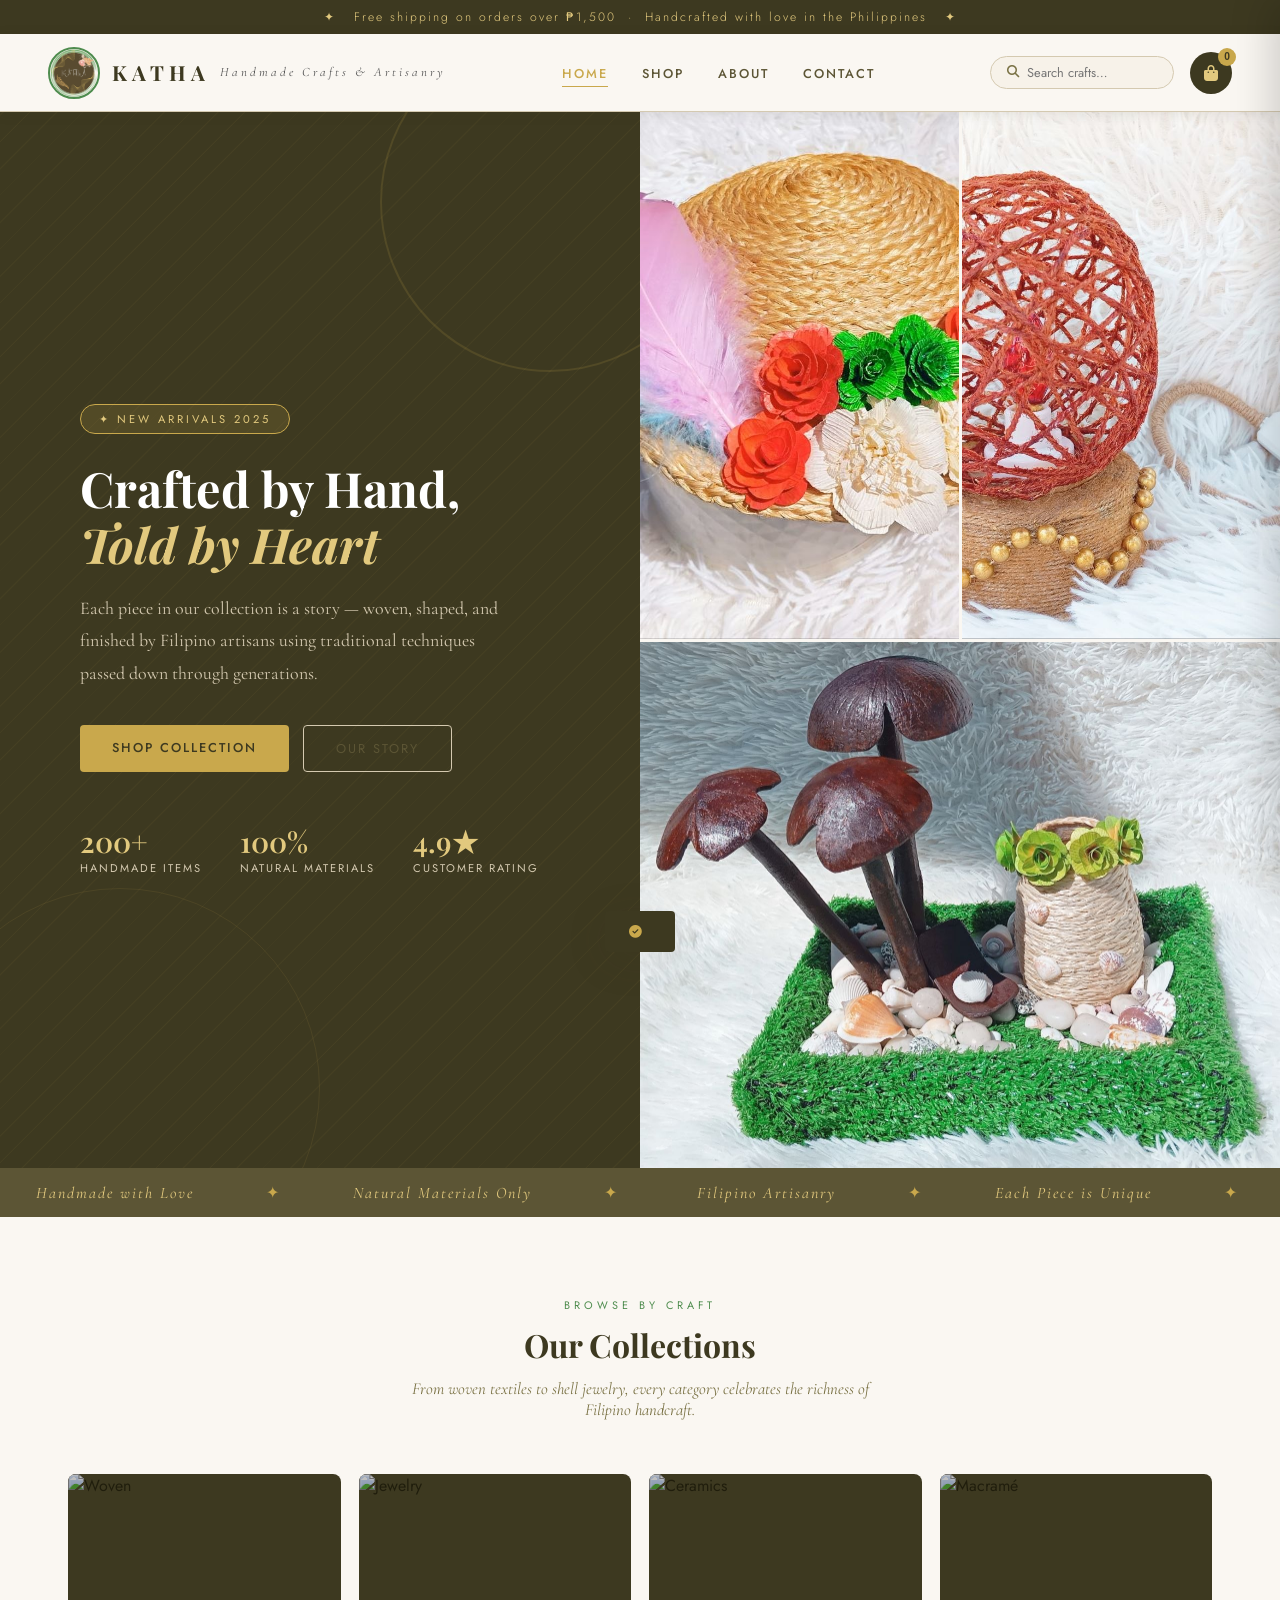
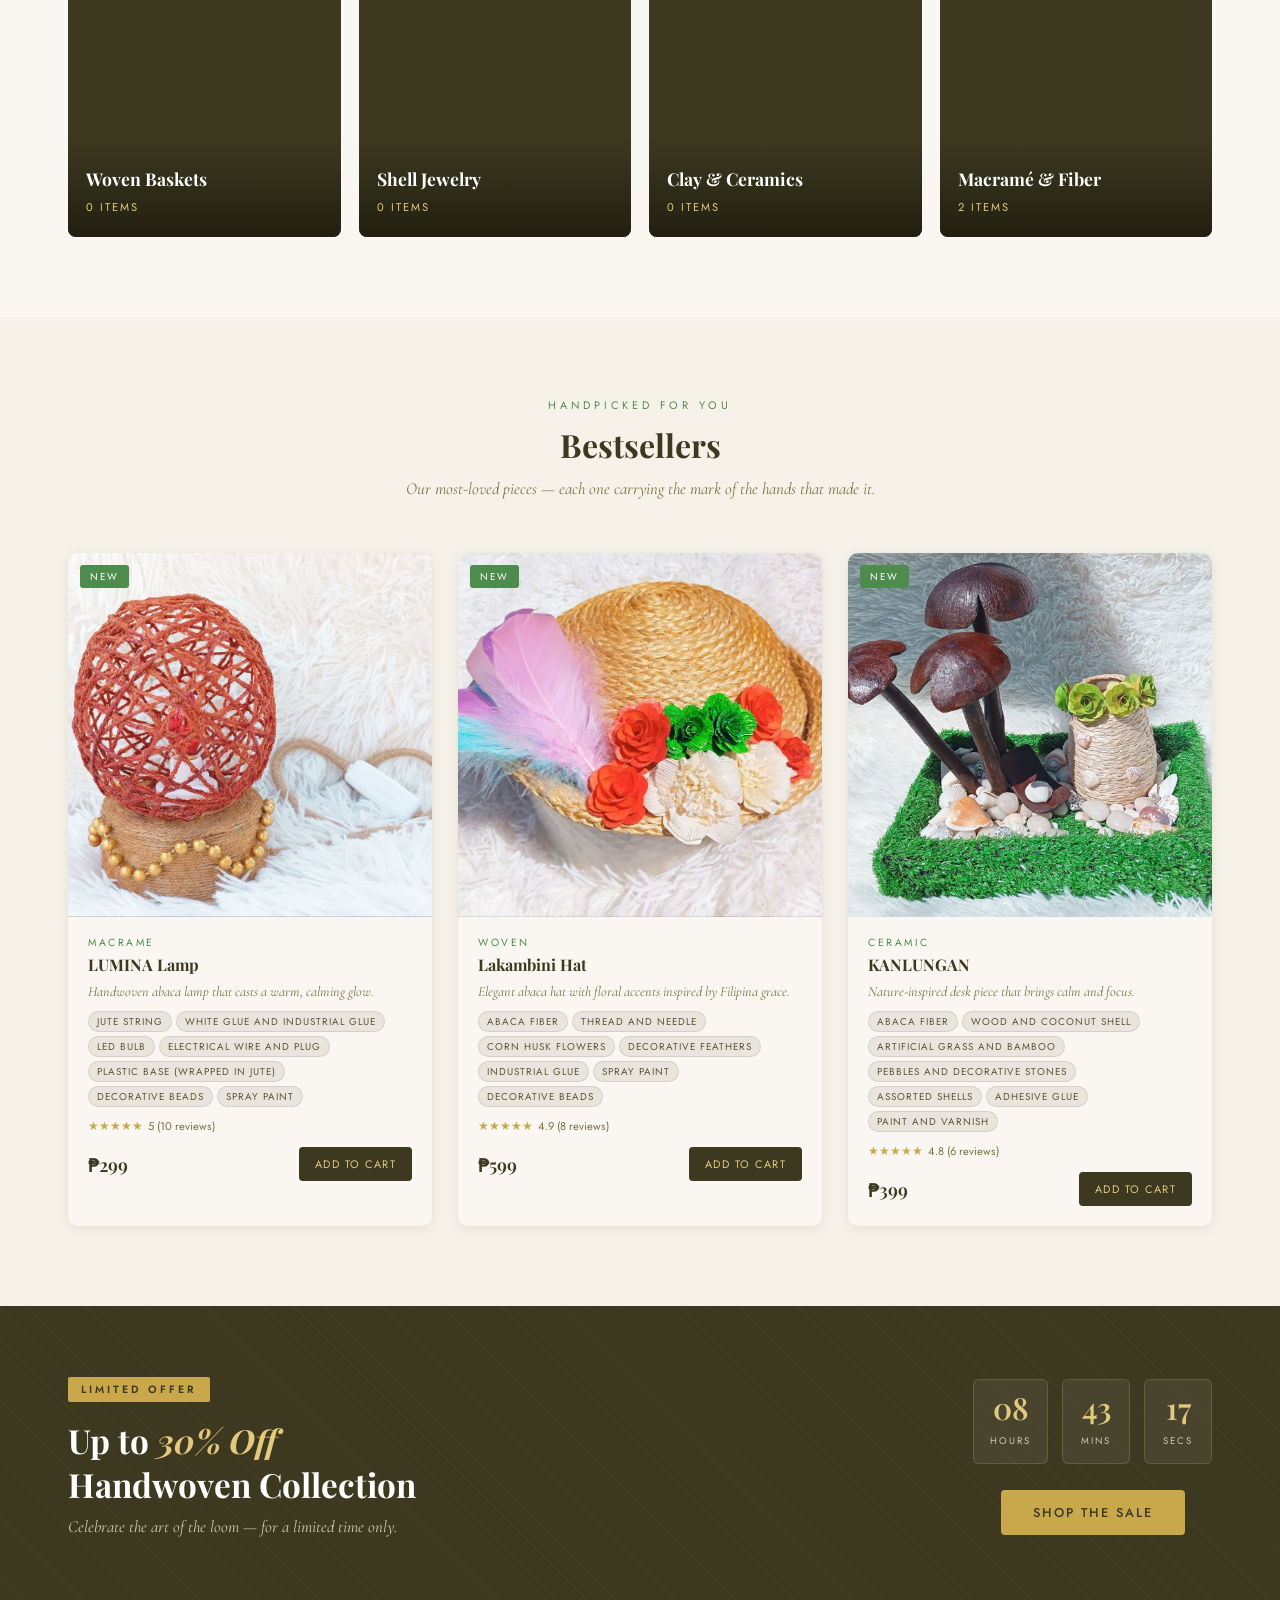
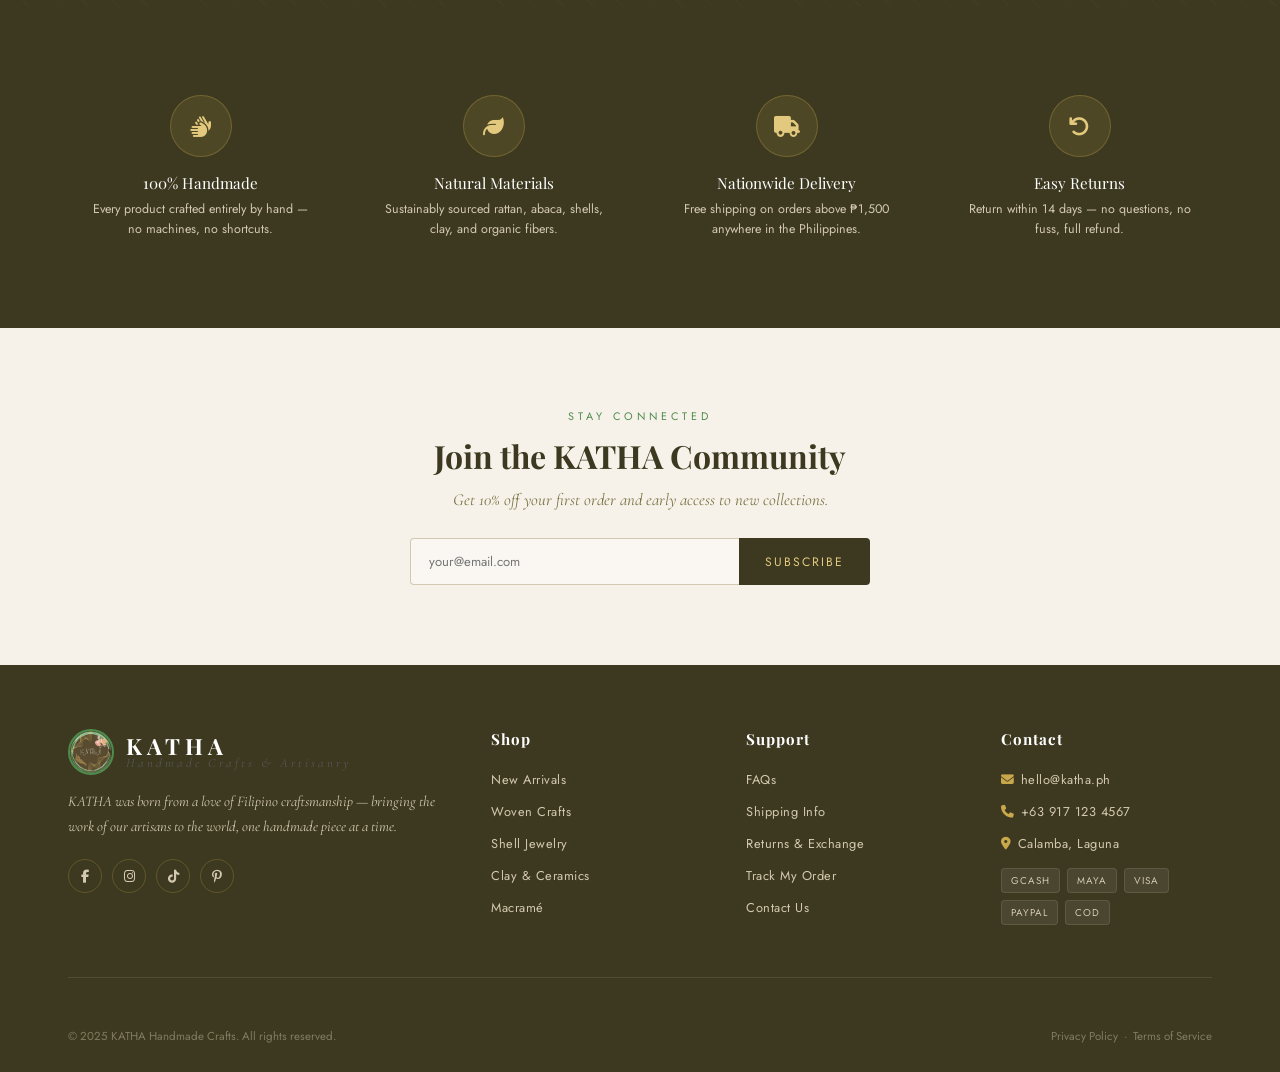
==== katha/index.html @ 9ccd76ae "Add files via upload" ====
<!DOCTYPE html>
<html lang="en">
<head>
<meta charset="UTF-8"/>
<meta name="viewport" content="width=device-width, initial-scale=1.0"/>
<title>KATHA — Handmade Crafts</title>
<link href="https://fonts.googleapis.com/css2?family=Playfair+Display:ital,wght@0,400;0,600;0,700;1,400&family=Cormorant+Garamond:ital,wght@0,300;0,400;0,500;1,300&family=Jost:wght@300;400;500;600&display=swap" rel="stylesheet"/>
<link rel="stylesheet" href="https://cdnjs.cloudflare.com/ajax/libs/font-awesome/6.5.0/css/all.min.css"/>
<link rel="stylesheet" href="css/main.css"/>
<link rel="stylesheet" href="css/home.css"/>
</head>
<body>

<div class="top-bar">✦ &nbsp; Free shipping on orders over ₱1,500 &nbsp;·&nbsp; Handcrafted with love in the Philippines &nbsp; ✦</div>

<nav>
  <a class="nav-logo" href="index.html">
    <img src="images/katha.png" alt="KATHA Logo" class="logo-img">
    <div>
      <span class="logo-name">KATHA</span>
      <span class="logo-tagline">Handmade Crafts & Artisanry</span>
    </div>
  </a>

  <ul class="nav-links">
    <li><a href="index.html" class="active">Home</a></li>
    <li><a href="shop.html">Shop</a></li>
    <li><a href="about.html">About</a></li>
    <li><a href="contact.html">Contact</a></li>
  </ul>

  <div class="nav-actions">
    <div class="nav-search">
      <i class="fas fa-search"></i>
      <input type="text" placeholder="Search crafts…"/>
    </div>
    <button class="cart-btn" onclick="toggleDrawer()">
      <i class="fas fa-shopping-bag"></i>
      <span class="cart-count" id="cartCount">0</span>
    </button>
  </div>
</nav>
<!-- HERO -->
<section class="hero">
  <div class="hero-left">
    <div class="hero-waves"></div>
    <div class="hero-ring1"></div>
    <div class="hero-ring2"></div>
    <div class="hero-content">
      <span class="hero-badge">✦ New Arrivals 2025</span>
      <h1 class="hero-title">Crafted by Hand,<br><em>Told by Heart</em></h1>
      <p class="hero-desc">Each piece in our collection is a story — woven, shaped, and finished by Filipino artisans using traditional techniques passed down through generations.</p>
      <div class="hero-actions">
        <a href="shop.html" class="btn-primary">Shop Collection</a>
        <a href="about.html" class="btn-outline">Our Story</a>
      </div>
      <div class="hero-stats">
        <div class="stat"><div class="stat-num">200+</div><div class="stat-label">Handmade Items</div></div>
        <div class="stat"><div class="stat-num">100%</div><div class="stat-label">Natural Materials</div></div>
        <div class="stat"><div class="stat-num">4.9★</div><div class="stat-label">Customer Rating</div></div>
      </div>
    </div>
  </div>
  <div class="hero-right">
    <div class="hero-img-grid">
      <img src="images/Lakambini.jpg" alt="Rattan"/>
      <img src="images/LUMINA.jpg" alt="Shells"/>
      <img src="images/KANLUNGAN.jpg" alt="Ceramics" class="span-col"/>
    </div>
  </div>
</section>

<!-- MARQUEE -->
<div class="marquee-strip">
  <div class="marquee-inner">
    <span>Handmade with Love</span><span class="dot">✦</span><span>Natural Materials Only</span><span class="dot">✦</span>
    <span>Filipino Artisanry</span><span class="dot">✦</span><span>Each Piece is Unique</span><span class="dot">✦</span>
    <span>Sustainable Crafts</span><span class="dot">✦</span><span>Made to Last</span><span class="dot">✦</span>
    <span>Handmade with Love</span><span class="dot">✦</span><span>Natural Materials Only</span><span class="dot">✦</span>
    <span>Filipino Artisanry</span><span class="dot">✦</span><span>Each Piece is Unique</span><span class="dot">✦</span>
    <span>Sustainable Crafts</span><span class="dot">✦</span><span>Made to Last</span><span class="dot">✦</span>
  </div>
</div>

<!-- CATEGORIES -->
<section class="home-cats">
  <div class="wrap">
    <div class="section-head">
      <span class="section-eyebrow">Browse by Craft</span>
      <h2 class="section-title">Our Collections</h2>
      <p class="section-sub">From woven textiles to shell jewelry, every category celebrates the richness of Filipino handcraft.</p>
    </div>
    <div class="cat-grid">
      <div class="cat-card" onclick="window.location.href='shop.html?cat=woven'">
        <img src="https://images.unsplash.com/photo-1543286386-713bdd548da4?w=500&q=80" alt="Woven"/>
        <div class="cat-label"><h3>Woven Baskets</h3><span>0 items</span></div>
      </div>
      <div class="cat-card" onclick="window.location.href='shop.html?cat=jewelry'">
        <img src="https://images.unsplash.com/photo-1611244419377-b0a760c19719?w=500&q=80" alt="Jewelry"/>
        <div class="cat-label"><h3>Shell Jewelry</h3><span>0 items</span></div>
      </div>
      <div class="cat-card" onclick="window.location.href='shop.html?cat=ceramic'">
        <img src="https://images.unsplash.com/photo-1558618666-fcd25c85cd64?w=500&q=80" alt="Ceramics"/>
        <div class="cat-label"><h3>Clay &amp; Ceramics</h3><span>0 items</span></div>
      </div>
      <div class="cat-card" onclick="window.location.href='shop.html?cat=macrame'">
        <img src="https://images.unsplash.com/photo-1485955900006-10f4d324d411?w=500&q=80" alt="Macramé"/>
        <div class="cat-label"><h3>Macramé &amp; Fiber</h3><span>2 items</span></div>
      </div>
    </div>
  </div>
</section>

<!-- BESTSELLERS -->
<section class="home-featured">
  <div class="wrap">
    <div class="section-head">
      <span class="section-eyebrow">Handpicked for You</span>
      <h2 class="section-title">Bestsellers</h2>
      <p class="section-sub">Our most-loved pieces — each one carrying the mark of the hands that made it.</p>
    </div>
    <div class="feat-grid" id="homeFeatGrid"></div>
  </div>
</section>

<!-- PROMO BANNER -->
<div class="promo-banner">
  <div class="promo-waves"></div>
  <div class="wrap">
    <div class="promo-inner">
      <div>
        <span class="promo-tag">Limited Offer</span>
        <h2 class="promo-title">Up to <em>30% Off</em><br>Handwoven Collection</h2>
        <p class="promo-sub">Celebrate the art of the loom — for a limited time only.</p>
      </div>
      <div style="text-align:center;">
        <div class="countdown">
          <div class="time-block"><span class="time-num" id="cdH">08</span><span class="time-lbl">Hours</span></div>
          <div class="time-block"><span class="time-num" id="cdM">43</span><span class="time-lbl">Mins</span></div>
          <div class="time-block"><span class="time-num" id="cdS">20</span><span class="time-lbl">Secs</span></div>
        </div>
        <a href="shop.html" class="btn-primary">Shop the Sale</a>
      </div>
    </div>
  </div>
</div>

<!-- WHY US -->
<div class="why-us">
  <div class="wrap">
    <div class="why-grid">
      <div class="why-item"><div class="why-icon"><i class="fas fa-hands"></i></div><div class="why-title">100% Handmade</div><div class="why-desc">Every product crafted entirely by hand — no machines, no shortcuts.</div></div>
      <div class="why-item"><div class="why-icon"><i class="fas fa-leaf"></i></div><div class="why-title">Natural Materials</div><div class="why-desc">Sustainably sourced rattan, abaca, shells, clay, and organic fibers.</div></div>
      <div class="why-item"><div class="why-icon"><i class="fas fa-truck"></i></div><div class="why-title">Nationwide Delivery</div><div class="why-desc">Free shipping on orders above ₱1,500 anywhere in the Philippines.</div></div>
      <div class="why-item"><div class="why-icon"><i class="fas fa-undo"></i></div><div class="why-title">Easy Returns</div><div class="why-desc">Return within 14 days — no questions, no fuss, full refund.</div></div>
    </div>
  </div>
</div>

<!-- NEWSLETTER -->
<section class="newsletter">
  <div class="wrap">
    <span class="section-eyebrow">Stay Connected</span>
    <h2 class="section-title">Join the KATHA Community</h2>
    <p class="section-sub">Get 10% off your first order and early access to new collections.</p>
    <div class="newsletter-form">
      <input type="email" placeholder="your@email.com"/>
      <button onclick="showToast('🌿 You are subscribed! Check your inbox.')">Subscribe</button>
    </div>
  </div>
</section>

<!-- FOOTER -->
<footer>
  <div class="wrap">
    <div class="footer-grid">
      <div>
        <div class="footer-logo-wrap">
          <img src="images/katha.png" class="logo-img" alt="KATHA Logo">
          <div><span class="logo-name" style="font-size:1.4rem;color:var(--white);">KATHA</span><span class="logo-tagline">Handmade Crafts &amp; Artisanry</span></div>
        </div>
        <p class="footer-about">KATHA was born from a love of Filipino craftsmanship — bringing the work of our artisans to the world, one handmade piece at a time.</p>
        <div class="social-links">
          <span class="social-link"><i class="fab fa-facebook-f"></i></span>
          <span class="social-link"><i class="fab fa-instagram"></i></span>
          <span class="social-link"><i class="fab fa-tiktok"></i></span>
          <span class="social-link"><i class="fab fa-pinterest-p"></i></span>
        </div>
      </div>
      <div class="footer-col"><h4>Shop</h4><ul>
        <li><a href="shop.html">New Arrivals</a></li>
        <li><a href="shop.html?cat=woven">Woven Crafts</a></li>
        <li><a href="shop.html?cat=jewelry">Shell Jewelry</a></li>
        <li><a href="shop.html?cat=ceramic">Clay &amp; Ceramics</a></li>
        <li><a href="shop.html?cat=macrame">Macramé</a></li>
      </ul></div>
      <div class="footer-col"><h4>Support</h4><ul>
        <li><a href="#">FAQs</a></li>
        <li><a href="#">Shipping Info</a></li>
        <li><a href="#">Returns &amp; Exchange</a></li>
        <li><a href="#">Track My Order</a></li>
        <li><a href="contact.html">Contact Us</a></li>
      </ul></div>
      <div class="footer-col"><h4>Contact</h4><ul>
        <li><a href="mailto:hello@katha.ph"><i class="fas fa-envelope" style="color:var(--gold);margin-right:6px"></i>hello@katha.ph</a></li>
        <li><a href="tel:+639171234567"><i class="fas fa-phone" style="color:var(--gold);margin-right:6px"></i>+63 917 123 4567</a></li>
        <li><a><i class="fas fa-map-marker-alt" style="color:var(--gold);margin-right:6px"></i>Calamba, Laguna</a></li>
      </ul>
      <div class="payment-icons"><span class="payment-icon">GCash</span><span class="payment-icon">Maya</span><span class="payment-icon">Visa</span><span class="payment-icon">PayPal</span><span class="payment-icon">COD</span></div></div>
    </div>
    <div class="footer-bottom"><span>© 2025 KATHA Handmade Crafts. All rights reserved.</span><span>Privacy Policy &nbsp;·&nbsp; Terms of Service</span></div>
  </div>
</footer>

<!-- CART DRAWER -->
<div class="cart-overlay" id="cartOverlay" onclick="toggleDrawer()"></div>
<div class="cart-drawer" id="cartDrawer">
  <div class="cart-head">
    <div><h3>Your Bag</h3></div>
    <button class="close-cart" onclick="toggleDrawer()"><i class="fas fa-times"></i></button>
  </div>
  <div class="cart-drawer-items" id="drawerItems">
    <div class="cart-drawer-empty" id="drawerEmpty"><i class="fas fa-shopping-bag"></i><p>Your bag is empty.<br>Add something beautiful.</p></div>
  </div>
  <div class="cart-drawer-foot">
    <div class="cdf-row"><span>Subtotal</span><span id="drawerSubtotal">₱0</span></div>
    <div class="cdf-row"><span>Shipping</span><span id="drawerShipping">₱0</span></div>
    <div class="cdf-total"><span>Total</span><span id="drawerTotal">₱0</span></div>
    <button class="cdf-checkout" onclick="toggleDrawer(); window.location.href='cart.html';">View Full Cart</button>
    <button class="cdf-view-cart" onclick="toggleDrawer()">Continue Shopping</button>
  </div>
</div>

<div class="toast" id="toast"><i class="fas fa-check-circle"></i><span id="toastMsg"></span></div>

<script src="js/products.js"></script>
<script src="js/cart.js"></script>
<script src="js/ui.js"></script>
<script src="js/home.js"></script>
</body>
</html>
---- katha/css/main.css ----
/* ════════════════════════════
   KATHA — main.css
   Variables, Nav, Footer,
   Shared Helpers, Cart Drawer,
   Toast, Responsive
════════════════════════════ */

:root {
  --olive: #5c5535; --olive-dark: #3d3920; --olive-mid: #7a7245;
  --green: #4e8c4e; --green-light: #6aaa6a;
  --gold: #c9a84c; --gold-light: #e2c97e;
  --cream: #f7f2e9; --pearl: #faf7f2;
  --brown-soft: #d4c9b0; --text-dark: #2a2710; --white: #ffffff;
  --shadow: 0 8px 40px rgba(60,55,30,0.13);
  --shadow-sm: 0 2px 12px rgba(60,55,30,0.10);
}
*, *::before, *::after { box-sizing: border-box; margin: 0; padding: 0; }
html { scroll-behavior: smooth; }
body { font-family: "Jost", sans-serif; background: var(--pearl); color: var(--text-dark); overflow-x: hidden; }
::-webkit-scrollbar { width: 5px; }
::-webkit-scrollbar-track { background: var(--cream); }
::-webkit-scrollbar-thumb { background: var(--gold); border-radius: 3px; }

/* TOP BAR */
.top-bar { background: var(--olive-dark); color: var(--gold-light); text-align: center; padding: 8px 20px; font-size: 0.76rem; letter-spacing: 2px; font-weight: 300; }

/* NAVBAR */
nav {
  position: sticky; top: 0; z-index: 1000;
  background: rgba(250,247,242,0.97); backdrop-filter: blur(14px);
  border-bottom: 1px solid var(--brown-soft);
  display: flex; align-items: center; justify-content: space-between;
  padding: 0 48px; height: 78px;
  box-shadow: var(--shadow-sm);
}
.nav-logo { display: flex; align-items: center; gap: 12px; text-decoration: none; cursor: pointer; }
.nav-logo img { width: 52px; height: 52px; border-radius: 50%; object-fit: cover; border: 2px solid var(--green); }
.logo-name { font-family: "Playfair Display", serif; font-size: 1.6rem; font-weight: 400; color: var(--olive-dark); letter-spacing: 5px; display: block; line-height: 1; }
.logo-tagline { font-family: "Cormorant Garamond", serif; font-size: 0.68rem; color: var(--olive-mid); letter-spacing: 3px; font-style: italic; display: block; }
.nav-links { display: flex; gap: 34px; list-style: none; }
.nav-links a {
  font-size: 0.8rem; letter-spacing: 2px; text-transform: uppercase;
  text-decoration: none; color: var(--olive); font-weight: 500;
  position: relative; padding-bottom: 4px; transition: color .25s; cursor: pointer;
}
.nav-links a::after { content:""; position:absolute; bottom:0; left:0; width:0; height:1.5px; background:var(--gold); transition:width .3s; }
.nav-links a:hover, .nav-links a.active { color: var(--gold); }
.nav-links a:hover::after, .nav-links a.active::after { width:100%; }
.nav-actions { display: flex; align-items: center; gap: 16px; }
.nav-search { display:flex; align-items:center; background:var(--cream); border:1px solid var(--brown-soft); border-radius:30px; padding:6px 16px; gap:8px; }
.nav-search input { border:none; background:transparent; font-family:"Jost",sans-serif; font-size:0.8rem; color:var(--olive-dark); width:130px; outline:none; }
.nav-search i { color:var(--olive-mid); font-size:0.78rem; }
.cart-btn { position:relative; background:var(--olive-dark); color:var(--gold-light); border:none; border-radius:50%; width:42px; height:42px; cursor:pointer; font-size:1rem; transition:background .25s, transform .2s; display:flex; align-items:center; justify-content:center; }
.cart-btn:hover { background:var(--green); transform:scale(1.08); }
.cart-count { position:absolute; top:-4px; right:-4px; background:var(--gold); color:var(--olive-dark); font-size:0.64rem; font-weight:700; width:18px; height:18px; border-radius:50%; display:flex; align-items:center; justify-content:center; }

/* SECTION HELPERS */
.wrap { max-width: 1240px; margin: 0 auto; padding: 0 48px; }
.section-head { text-align: center; margin-bottom: 54px; }
.section-eyebrow { display:block; font-size:0.68rem; letter-spacing:4px; text-transform:uppercase; color:var(--green); margin-bottom:10px; }
.section-title { font-family:"Playfair Display",serif; font-size:clamp(1.8rem,2.5vw,2.4rem); color:var(--olive-dark); margin-bottom:12px; }
.section-sub { font-family:"Cormorant Garamond",serif; font-size:1.05rem; color:var(--olive-mid); max-width:480px; margin:0 auto; font-style:italic; }
.btn-primary { background:var(--gold); color:var(--olive-dark); border:none; padding:13px 32px; border-radius:4px; font-family:"Jost",sans-serif; font-size:0.8rem; letter-spacing:2px; text-transform:uppercase; font-weight:500; cursor:pointer; transition:background .25s, transform .2s, box-shadow .25s; text-decoration:none; display:inline-block; }
.btn-primary:hover { background:var(--gold-light); transform:translateY(-2px); box-shadow:0 8px 24px rgba(201,168,76,0.35); }
.btn-outline { background:transparent; color:var(--olive); border:1.5px solid var(--brown-soft); padding:13px 32px; border-radius:4px; font-family:"Jost",sans-serif; font-size:0.8rem; letter-spacing:2px; text-transform:uppercase; cursor:pointer; transition:all .25s; text-decoration:none; display:inline-block; }
.btn-outline:hover { border-color:var(--olive-dark); color:var(--olive-dark); }

/* PRODUCT CARD (shared across shop + home) */
.product-card { background:var(--pearl); border-radius:10px; overflow:hidden; box-shadow:var(--shadow-sm); transition:transform .3s, box-shadow .3s; position:relative; cursor:pointer; }
.product-card:hover { transform:translateY(-5px); box-shadow:var(--shadow); }
.product-img-wrap { position:relative; overflow:hidden; aspect-ratio:1/1; background:var(--cream); }
.product-img-wrap img { width:100%; height:100%; object-fit:cover; transition:transform .5s; }
.product-card:hover .product-img-wrap img { transform:scale(1.06); }
.product-badge { position:absolute; top:12px; left:12px; background:var(--olive-dark); color:var(--gold-light); font-size:0.62rem; letter-spacing:2px; text-transform:uppercase; padding:4px 10px; border-radius:3px; }
.product-badge.new { background:var(--green); color:var(--white); }
.product-badge.sale { background:#b0522e; color:var(--white); }
.product-wishlist { position:absolute; top:12px; right:12px; width:32px; height:32px; background:var(--pearl); border-radius:50%; border:none; cursor:pointer; display:flex; align-items:center; justify-content:center; color:var(--olive-mid); font-size:0.85rem; transition:all .2s; opacity:0; transform:scale(0.8); box-shadow:var(--shadow-sm); }
.product-card:hover .product-wishlist { opacity:1; transform:scale(1); }
.product-wishlist:hover, .product-wishlist.liked { color:#c0392b; opacity:1; transform:scale(1); }
.product-quick { position:absolute; bottom:0; left:0; right:0; background:rgba(61,57,32,0.92); color:var(--gold-light); border:none; padding:11px; font-family:"Jost",sans-serif; font-size:0.72rem; letter-spacing:2px; text-transform:uppercase; cursor:pointer; transform:translateY(100%); transition:transform .3s; }
.product-card:hover .product-quick { transform:translateY(0); }
.product-info { padding:18px 20px 20px; }
.product-category { font-size:0.65rem; letter-spacing:2.5px; text-transform:uppercase; color:var(--green); margin-bottom:5px; }
.product-name { font-family:"Playfair Display",serif; font-size:1rem; color:var(--olive-dark); margin-bottom:5px; line-height:1.3; }
.product-desc { font-family:"Cormorant Garamond",serif; font-size:0.88rem; color:var(--olive-mid); font-style:italic; margin-bottom:9px; line-height:1.5; }
.product-materials { display:flex; flex-wrap:wrap; gap:4px; margin-bottom:10px; }
.material-tag { background:rgba(92,85,53,0.1); color:var(--olive); font-size:0.62rem; letter-spacing:1px; text-transform:uppercase; padding:2px 8px; border-radius:20px; border:1px solid rgba(92,85,53,0.15); }
.product-rating { display:flex; align-items:center; gap:5px; margin-bottom:12px; }
.stars { color:var(--gold); font-size:0.78rem; }
.rating-count { font-size:0.7rem; color:var(--olive-mid); }
.product-footer { display:flex; align-items:center; justify-content:space-between; gap:10px; }
.product-price { font-family:"Playfair Display",serif; font-size:1.15rem; color:var(--olive-dark); font-weight:600; }
.old-price { font-size:0.82rem; color:var(--olive-mid); text-decoration:line-through; font-family:"Jost",sans-serif; font-weight:300; margin-right:5px; }
.add-to-cart { background:var(--olive-dark); color:var(--gold-light); border:none; padding:9px 16px; border-radius:4px; font-family:"Jost",sans-serif; font-size:0.68rem; letter-spacing:1.5px; text-transform:uppercase; cursor:pointer; transition:background .2s, transform .2s; white-space:nowrap; }
.add-to-cart:hover { background:var(--green); }
.add-to-cart.added { background:var(--green); }

/* FOOTER */
footer { background:var(--olive-dark); color:var(--brown-soft); padding:64px 0 28px; }
.footer-grid { display:grid; grid-template-columns:1.8fr 1fr 1fr 1fr; gap:44px; margin-bottom:50px; padding-bottom:50px; border-bottom:1px solid rgba(212,201,176,0.12); }
.footer-logo-wrap { display:flex; align-items:center; gap:12px; margin-bottom:14px; }
.footer-logo-wrap img { width:46px; height:46px; border-radius:50%; border:2px solid var(--green); }
.footer-about { font-family:"Cormorant Garamond",serif; font-size:0.92rem; color:var(--brown-soft); font-style:italic; line-height:1.7; margin-bottom:20px; }
.social-links { display:flex; gap:10px; }
.social-link { width:34px; height:34px; border-radius:50%; border:1px solid rgba(201,168,76,0.25); display:flex; align-items:center; justify-content:center; color:var(--brown-soft); font-size:0.82rem; text-decoration:none; transition:all .25s; cursor:pointer; }
.social-link:hover { background:var(--gold); border-color:var(--gold); color:var(--olive-dark); }
.footer-col h4 { font-family:"Playfair Display",serif; font-size:0.95rem; color:var(--white); margin-bottom:18px; letter-spacing:1px; }
.footer-col ul { list-style:none; }
.footer-col ul li { margin-bottom:9px; }
.footer-col ul li a { text-decoration:none; color:var(--brown-soft); font-size:0.8rem; letter-spacing:0.5px; transition:color .2s; cursor:pointer; }
.footer-col ul li a:hover { color:var(--gold-light); }
.payment-icons { display:flex; gap:7px; margin-top:14px; flex-wrap:wrap; }
.payment-icon { background:rgba(255,255,255,0.07); border:1px solid rgba(255,255,255,0.1); border-radius:4px; padding:4px 9px; font-size:0.62rem; letter-spacing:1px; color:var(--brown-soft); text-transform:uppercase; }
.footer-bottom { display:flex; justify-content:space-between; align-items:center; font-size:0.72rem; color:rgba(212,201,176,0.45); flex-wrap:wrap; gap:10px; }

/* CART DRAWER */
.cart-overlay { position:fixed; inset:0; background:rgba(30,28,14,0.55); z-index:2000; opacity:0; pointer-events:none; transition:opacity .3s; backdrop-filter:blur(3px); }
.cart-overlay.open { opacity:1; pointer-events:all; }
.cart-drawer { position:fixed; top:0; right:0; width:390px; height:100vh; background:var(--pearl); z-index:2001; transform:translateX(100%); transition:transform .35s cubic-bezier(.4,0,.2,1); display:flex; flex-direction:column; box-shadow:-8px 0 40px rgba(0,0,0,0.18); }
.cart-drawer.open { transform:translateX(0); }
.cart-head { padding:22px 26px; border-bottom:1px solid var(--brown-soft); display:flex; align-items:center; justify-content:space-between; background:var(--cream); }
.cart-head h3 { font-family:"Playfair Display",serif; font-size:1.15rem; color:var(--olive-dark); }
.close-cart { background:none; border:none; font-size:1.1rem; color:var(--olive-mid); cursor:pointer; padding:4px; transition:color .2s; }
.close-cart:hover { color:var(--olive-dark); }
.cart-drawer-items { flex:1; overflow-y:auto; padding:18px 26px; }
.cart-drawer-empty { text-align:center; padding:60px 20px; color:var(--olive-mid); }
.cart-drawer-empty i { font-size:2.4rem; color:var(--brown-soft); margin-bottom:12px; display:block; }
.cart-drawer-item { display:flex; gap:13px; padding:14px 0; border-bottom:1px solid rgba(212,201,176,0.4); }
.cart-drawer-item img { width:68px; height:68px; border-radius:6px; object-fit:cover; flex-shrink:0; }
.cdi-info { flex:1; }
.cdi-name { font-family:"Playfair Display",serif; font-size:0.88rem; color:var(--olive-dark); margin-bottom:3px; }
.cdi-price { font-size:0.8rem; color:var(--olive-mid); margin-bottom:7px; }
.cdi-qty { display:flex; align-items:center; gap:7px; }
.cdi-qty button { width:22px; height:22px; border-radius:50%; border:1px solid var(--brown-soft); background:var(--cream); cursor:pointer; font-size:0.8rem; color:var(--olive); display:flex; align-items:center; justify-content:center; transition:all .2s; }
.cdi-qty button:hover { background:var(--olive-dark); color:var(--gold-light); border-color:var(--olive-dark); }
.cdi-qty span { font-size:0.8rem; font-weight:500; color:var(--olive-dark); min-width:18px; text-align:center; }
.cdi-remove { background:none; border:none; color:var(--brown-soft); font-size:0.78rem; cursor:pointer; align-self:flex-start; padding:3px; transition:color .2s; }
.cdi-remove:hover { color:#c0392b; }
.cart-drawer-foot { padding:20px 26px; border-top:1px solid var(--brown-soft); background:var(--cream); }
.cdf-row { display:flex; justify-content:space-between; font-size:0.82rem; color:var(--olive-mid); margin-bottom:7px; }
.cdf-total { display:flex; justify-content:space-between; font-family:"Playfair Display",serif; font-size:1.1rem; color:var(--olive-dark); font-weight:600; margin:12px 0 16px; }
.cdf-checkout { width:100%; background:var(--olive-dark); color:var(--gold-light); border:none; padding:14px; border-radius:4px; font-family:"Jost",sans-serif; font-size:0.76rem; letter-spacing:2.5px; text-transform:uppercase; cursor:pointer; transition:background .25s; margin-bottom:9px; }
.cdf-checkout:hover { background:var(--green); }
.cdf-view-cart { width:100%; background:transparent; color:var(--olive-mid); border:1px solid var(--brown-soft); padding:11px; border-radius:4px; font-family:"Jost",sans-serif; font-size:0.72rem; letter-spacing:2px; text-transform:uppercase; cursor:pointer; transition:all .2s; }
.cdf-view-cart:hover { border-color:var(--olive-dark); color:var(--olive-dark); }

/* TOAST */
.toast { position:fixed; bottom:28px; left:50%; transform:translateX(-50%) translateY(80px); background:var(--olive-dark); color:var(--gold-light); padding:11px 24px; border-radius:4px; font-family:"Jost",sans-serif; font-size:0.8rem; letter-spacing:1px; z-index:9999; transition:transform .35s cubic-bezier(.4,0,.2,1); box-shadow:var(--shadow); white-space:nowrap; }
.toast.show { transform:translateX(-50%) translateY(0); }
.toast i { color:var(--gold); margin-right:8px; }

/* BREADCRUMB */
.breadcrumb { display:flex; align-items:center; gap:8px; font-size:0.74rem; color:var(--brown-soft); justify-content:center; margin-top:12px; letter-spacing:1px; }
.breadcrumb span.sep { color:var(--gold); }
.breadcrumb span.cur { color:var(--gold-light); }

/* RESPONSIVE */
@media(max-width:1024px) {
  nav { padding:0 24px; }
  .wrap { padding:0 24px; }
  .footer-grid { grid-template-columns:1fr 1fr; }
}
@media(max-width:640px) {
  nav { padding:0 16px; }
  .nav-links { display:none; }
  .wrap { padding:0 18px; }
  .cart-drawer { width:100%; }
  .footer-grid { grid-template-columns:1fr; }
}
.nav-logo > div {
  display: flex;
  align-items: center; /* vertically centers logo + text */
  gap: 10px; /* space between image and text */
}

.logo-img {
  height: 50px; /* adjust to desired size */
  width: auto;
}

.logo-name {
  font-weight: 700;
  font-size: 1.3rem;
  line-height: 1;
}

.logo-tagline {
  font-size: 0.8rem;
  color: #555;
  line-height: 1;
}
---- katha/css/home.css ----
/* ════════════════════════════
   KATHA — home.css
   Hero, Marquee, Categories,
   Why Us, Testimonials,
   Promo Banner, Newsletter
════════════════════════════ */

.hero { min-height: 88vh; display:grid; grid-template-columns:1fr 1fr; overflow:hidden; }
.hero-left { background:var(--olive-dark); display:flex; align-items:center; padding:80px 60px 80px 80px; position:relative; overflow:hidden; }
.hero-waves { position:absolute; inset:0; opacity:0.06; background:repeating-linear-gradient(-45deg,var(--gold) 0px,transparent 1px,transparent 18px,var(--gold) 19px,transparent 20px,transparent 38px); }
.hero-ring1 { position:absolute; top:-80px; right:-80px; width:340px; height:340px; border-radius:50%; border:2px solid rgba(201,168,76,0.15); }
.hero-ring2 { position:absolute; bottom:-120px; left:-80px; width:400px; height:400px; border-radius:50%; border:1px solid rgba(201,168,76,0.10); }
.hero-content { position:relative; z-index:2; }
.hero-badge { display:inline-block; background:rgba(201,168,76,0.15); border:1px solid var(--gold); color:var(--gold-light); font-size:0.7rem; letter-spacing:3px; text-transform:uppercase; padding:6px 18px; border-radius:30px; margin-bottom:26px; }
.hero-title { font-family:"Playfair Display",serif; font-size:clamp(2.6rem,3.8vw,3.6rem); color:var(--white); line-height:1.15; margin-bottom:20px; }
.hero-title em { font-style:italic; color:var(--gold-light); }
.hero-desc { font-family:"Cormorant Garamond",serif; font-size:1.12rem; color:var(--brown-soft); line-height:1.8; margin-bottom:36px; max-width:420px; }
.hero-actions { display:flex; gap:14px; flex-wrap:wrap; }
.hero-stats { margin-top:50px; display:flex; gap:38px; }
.stat-num { font-family:"Playfair Display",serif; font-size:1.8rem; color:var(--gold-light); font-weight:600; }
.stat-label { font-size:0.7rem; letter-spacing:2px; color:var(--brown-soft); text-transform:uppercase; }
.hero-right { position:relative; overflow:hidden; }
.hero-img-grid { display:grid; grid-template-columns:1fr 1fr; grid-template-rows:1fr 1fr; height:100%; gap:3px; }
.hero-img-grid img { width:100%; height:100%; object-fit:cover; transition:transform .5s; }
.hero-img-grid img:hover { transform:scale(1.04); }
.hero-img-grid .span-col { grid-column:span 2; }

.marquee-strip { background:var(--olive); color:var(--gold-light); padding:13px 0; overflow:hidden; white-space:nowrap; }
.marquee-inner { display:inline-block; animation:marquee 24s linear infinite; font-family:"Cormorant Garamond",serif; font-size:1rem; font-style:italic; letter-spacing:2px; }
.marquee-inner span { margin:0 36px; }
.marquee-inner .dot { color:var(--gold); font-style:normal; }
@keyframes marquee { from{transform:translateX(0)} to{transform:translateX(-50%)} }

.home-cats { padding:80px 0; background:var(--pearl); }
.cat-grid { display:grid; grid-template-columns:repeat(4,1fr); gap:18px; }
.cat-card { position:relative; border-radius:8px; overflow:hidden; cursor:pointer; aspect-ratio:3/4; background:var(--olive-dark); }
.cat-card img { width:100%; height:100%; object-fit:cover; transition:transform .5s, filter .4s; filter:brightness(0.75); }
.cat-card:hover img { transform:scale(1.07); filter:brightness(0.55); }
.cat-label { position:absolute; bottom:0; left:0; right:0; padding:28px 18px 20px; background:linear-gradient(to top,rgba(30,28,14,0.9) 0%,transparent 100%); color:var(--white); }
.cat-label h3 { font-family:"Playfair Display",serif; font-size:1.1rem; margin-bottom:4px; }
.cat-label span { font-size:0.7rem; letter-spacing:2px; color:var(--gold-light); text-transform:uppercase; }
.cat-card::after { content:"→"; position:absolute; top:18px; right:18px; width:34px; height:34px; border-radius:50%; background:var(--gold); color:var(--olive-dark); display:flex; align-items:center; justify-content:center; font-size:0.9rem; opacity:0; transform:scale(0.7); transition:opacity .3s, transform .3s; }
.cat-card:hover::after { opacity:1; transform:scale(1); }

.home-featured { padding:80px 0; background:var(--cream); }
.feat-grid { display:grid; grid-template-columns:repeat(3,1fr); gap:26px; }

.why-us { padding:70px 0; background:var(--olive-dark); }
.why-grid { display:grid; grid-template-columns:repeat(4,1fr); gap:28px; }
.why-item { text-align:center; padding:18px; }
.why-icon { width:62px; height:62px; background:rgba(201,168,76,0.12); border:1.5px solid rgba(201,168,76,0.3); border-radius:50%; display:flex; align-items:center; justify-content:center; margin:0 auto 16px; font-size:1.3rem; color:var(--gold-light); transition:background .3s; }
.why-item:hover .why-icon { background:rgba(201,168,76,0.22); }
.why-title { font-family:"Playfair Display",serif; font-size:0.95rem; color:var(--white); margin-bottom:7px; }
.why-desc { font-size:0.78rem; color:var(--brown-soft); line-height:1.6; }

.testi-section { padding:80px 0; background:var(--pearl); }
.testi-grid { display:grid; grid-template-columns:repeat(3,1fr); gap:22px; }
.testi-card { background:var(--cream); border-radius:10px; padding:30px 28px; border:1px solid var(--brown-soft); transition:box-shadow .3s; }
.testi-card:hover { box-shadow:var(--shadow); }
.testi-quote { font-family:"Playfair Display",serif; font-size:3rem; color:var(--gold); line-height:1; margin-bottom:-8px; }
.testi-stars { color:var(--gold); font-size:0.78rem; margin-bottom:14px; }
.testi-text { font-family:"Cormorant Garamond",serif; font-size:1rem; color:var(--olive); font-style:italic; line-height:1.7; margin-bottom:20px; }
.testi-author { display:flex; align-items:center; gap:11px; }
.testi-avatar { width:40px; height:40px; border-radius:50%; object-fit:cover; border:2px solid var(--gold); }
.testi-name { font-size:0.8rem; font-weight:500; color:var(--olive-dark); }
.testi-loc { font-size:0.7rem; color:var(--olive-mid); }

.promo-banner { background:var(--olive-dark); padding:70px 0; position:relative; overflow:hidden; }
.promo-waves { position:absolute; inset:0; opacity:0.04; background:repeating-linear-gradient(45deg,var(--gold) 0,transparent 1px,transparent 20px,var(--gold) 21px,transparent 22px,transparent 42px); }
.promo-inner { position:relative; z-index:2; display:grid; grid-template-columns:1fr auto; align-items:center; gap:40px; }
.promo-tag { display:inline-block; background:var(--gold); color:var(--olive-dark); font-size:0.66rem; letter-spacing:3px; text-transform:uppercase; padding:5px 13px; border-radius:2px; font-weight:600; margin-bottom:16px; }
.promo-title { font-family:"Playfair Display",serif; font-size:clamp(1.7rem,2.6vw,2.8rem); color:var(--white); margin-bottom:10px; }
.promo-title em { color:var(--gold-light); font-style:italic; }
.promo-sub { font-family:"Cormorant Garamond",serif; font-size:1.05rem; color:var(--brown-soft); font-style:italic; }
.countdown { display:flex; gap:14px; justify-content:center; margin-bottom:26px; }
.time-block { text-align:center; background:rgba(255,255,255,0.06); border:1px solid rgba(201,168,76,0.25); border-radius:6px; padding:13px 16px; min-width:68px; }
.time-num { font-family:"Playfair Display",serif; font-size:1.9rem; color:var(--gold-light); font-weight:600; display:block; line-height:1; margin-bottom:4px; }
.time-lbl { font-size:0.6rem; letter-spacing:2px; color:var(--brown-soft); text-transform:uppercase; }

.newsletter { padding:80px 0; background:var(--cream); text-align:center; }
.newsletter-form { display:flex; justify-content:center; gap:0; max-width:460px; margin:28px auto 0; }
.newsletter-form input { flex:1; padding:13px 18px; border:1.5px solid var(--brown-soft); border-right:none; border-radius:4px 0 0 4px; font-family:"Jost",sans-serif; font-size:0.82rem; background:var(--pearl); outline:none; color:var(--olive-dark); }
.newsletter-form button { background:var(--olive-dark); color:var(--gold-light); border:none; padding:13px 26px; border-radius:0 4px 4px 0; font-family:"Jost",sans-serif; font-size:0.76rem; letter-spacing:2px; text-transform:uppercase; cursor:pointer; transition:background .25s; white-space:nowrap; }
.newsletter-form button:hover { background:var(--green); }

@media(max-width:1024px) {
  .hero { grid-template-columns:1fr; }
  .hero-right { height:380px; }
  .cat-grid { grid-template-columns:repeat(2,1fr); }
  .why-grid { grid-template-columns:repeat(2,1fr); }
  .testi-grid { grid-template-columns:1fr; }
}
@media(max-width:640px) {
  .hero-left { padding:50px 22px; }
  .feat-grid { grid-template-columns:1fr; }
  .promo-inner { grid-template-columns:1fr; }
}
.nav-logo > div {
  display: flex;
  align-items: center; /* vertically centers logo + text */
  gap: 10px; /* space between image and text */
}

.logo-img {
  height: 50px; /* adjust to desired size */
  width: auto;
}

.logo-name {
  font-weight: 700;
  font-size: 1.3rem;
  line-height: 1;
}

.logo-tagline {
  font-size: 0.8rem;
  color: #555;
  line-height: 1;
}
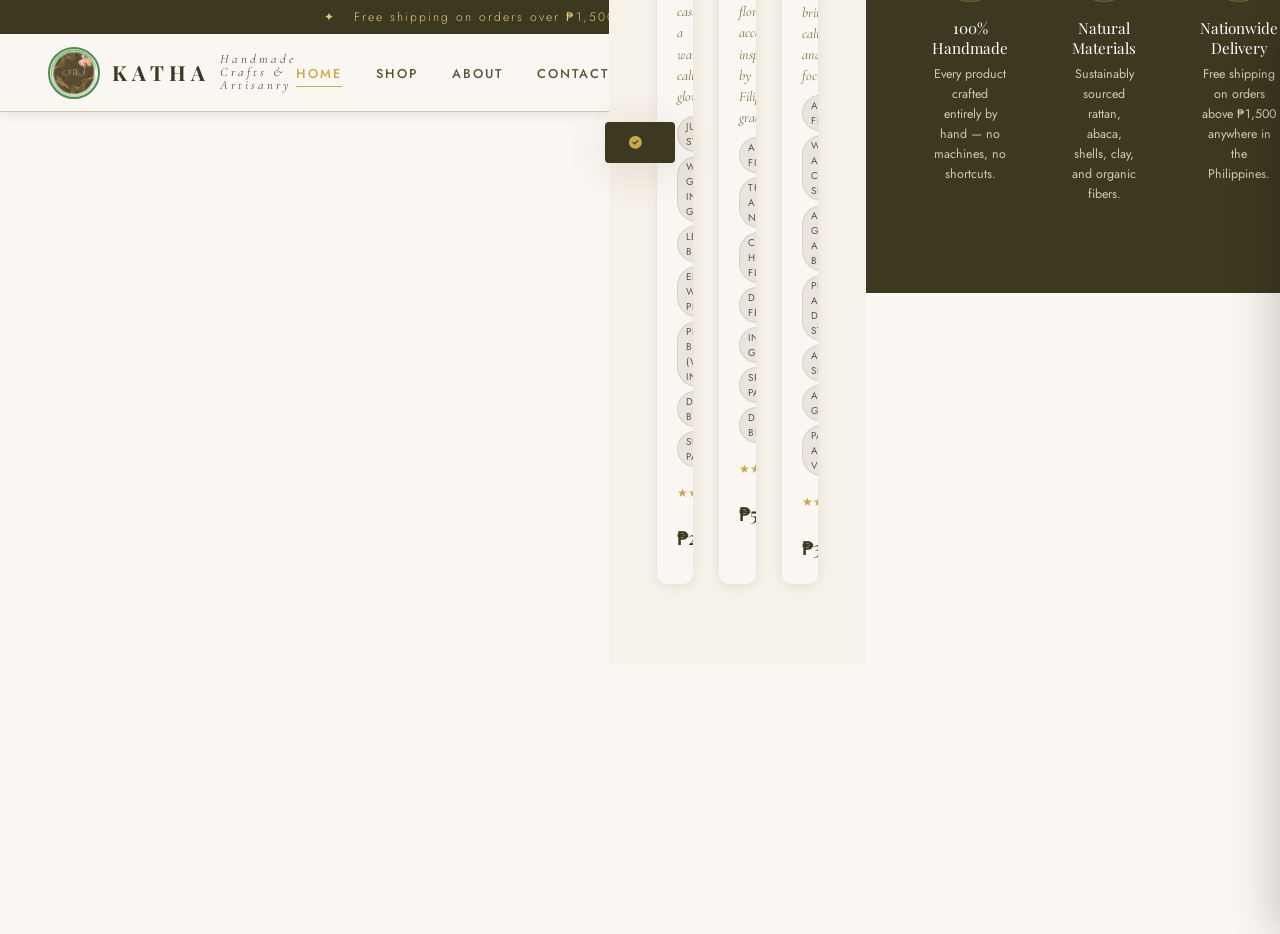
==== commit 045bfb75: "Update index.html" ====
--- a/katha/index.html
+++ b/katha/index.html
@@ -28,89 +28,6 @@
     <li><a href="about.html">About</a></li>
     <li><a href="contact.html">Contact</a></li>
   </ul>
-
-  <div class="nav-actions">
-    <div class="nav-search">
-      <i class="fas fa-search"></i>
-      <input type="text" placeholder="Search crafts…"/>
-    </div>
-    <button class="cart-btn" onclick="toggleDrawer()">
-      <i class="fas fa-shopping-bag"></i>
-      <span class="cart-count" id="cartCount">0</span>
-    </button>
-  </div>
-</nav>
-<!-- HERO -->
-<section class="hero">
-  <div class="hero-left">
-    <div class="hero-waves"></div>
-    <div class="hero-ring1"></div>
-    <div class="hero-ring2"></div>
-    <div class="hero-content">
-      <span class="hero-badge">✦ New Arrivals 2025</span>
-      <h1 class="hero-title">Crafted by Hand,<br><em>Told by Heart</em></h1>
-      <p class="hero-desc">Each piece in our collection is a story — woven, shaped, and finished by Filipino artisans using traditional techniques passed down through generations.</p>
-      <div class="hero-actions">
-        <a href="shop.html" class="btn-primary">Shop Collection</a>
-        <a href="about.html" class="btn-outline">Our Story</a>
-      </div>
-      <div class="hero-stats">
-        <div class="stat"><div class="stat-num">200+</div><div class="stat-label">Handmade Items</div></div>
-        <div class="stat"><div class="stat-num">100%</div><div class="stat-label">Natural Materials</div></div>
-        <div class="stat"><div class="stat-num">4.9★</div><div class="stat-label">Customer Rating</div></div>
-      </div>
-    </div>
-  </div>
-  <div class="hero-right">
-    <div class="hero-img-grid">
-      <img src="images/Lakambini.jpg" alt="Rattan"/>
-      <img src="images/LUMINA.jpg" alt="Shells"/>
-      <img src="images/KANLUNGAN.jpg" alt="Ceramics" class="span-col"/>
-    </div>
-  </div>
-</section>
-
-<!-- MARQUEE -->
-<div class="marquee-strip">
-  <div class="marquee-inner">
-    <span>Handmade with Love</span><span class="dot">✦</span><span>Natural Materials Only</span><span class="dot">✦</span>
-    <span>Filipino Artisanry</span><span class="dot">✦</span><span>Each Piece is Unique</span><span class="dot">✦</span>
-    <span>Sustainable Crafts</span><span class="dot">✦</span><span>Made to Last</span><span class="dot">✦</span>
-    <span>Handmade with Love</span><span class="dot">✦</span><span>Natural Materials Only</span><span class="dot">✦</span>
-    <span>Filipino Artisanry</span><span class="dot">✦</span><span>Each Piece is Unique</span><span class="dot">✦</span>
-    <span>Sustainable Crafts</span><span class="dot">✦</span><span>Made to Last</span><span class="dot">✦</span>
-  </div>
-</div>
-
-<!-- CATEGORIES -->
-<section class="home-cats">
-  <div class="wrap">
-    <div class="section-head">
-      <span class="section-eyebrow">Browse by Craft</span>
-      <h2 class="section-title">Our Collections</h2>
-      <p class="section-sub">From woven textiles to shell jewelry, every category celebrates the richness of Filipino handcraft.</p>
-    </div>
-    <div class="cat-grid">
-      <div class="cat-card" onclick="window.location.href='shop.html?cat=woven'">
-        <img src="https://images.unsplash.com/photo-1543286386-713bdd548da4?w=500&q=80" alt="Woven"/>
-        <div class="cat-label"><h3>Woven Baskets</h3><span>0 items</span></div>
-      </div>
-      <div class="cat-card" onclick="window.location.href='shop.html?cat=jewelry'">
-        <img src="https://images.unsplash.com/photo-1611244419377-b0a760c19719?w=500&q=80" alt="Jewelry"/>
-        <div class="cat-label"><h3>Shell Jewelry</h3><span>0 items</span></div>
-      </div>
-      <div class="cat-card" onclick="window.location.href='shop.html?cat=ceramic'">
-        <img src="https://images.unsplash.com/photo-1558618666-fcd25c85cd64?w=500&q=80" alt="Ceramics"/>
-        <div class="cat-label"><h3>Clay &amp; Ceramics</h3><span>0 items</span></div>
-      </div>
-      <div class="cat-card" onclick="window.location.href='shop.html?cat=macrame'">
-        <img src="https://images.unsplash.com/photo-1485955900006-10f4d324d411?w=500&q=80" alt="Macramé"/>
-        <div class="cat-label"><h3>Macramé &amp; Fiber</h3><span>2 items</span></div>
-      </div>
-    </div>
-  </div>
-</section>
-
 <!-- BESTSELLERS -->
 <section class="home-featured">
   <div class="wrap">
@@ -122,28 +39,6 @@
     <div class="feat-grid" id="homeFeatGrid"></div>
   </div>
 </section>
-
-<!-- PROMO BANNER -->
-<div class="promo-banner">
-  <div class="promo-waves"></div>
-  <div class="wrap">
-    <div class="promo-inner">
-      <div>
-        <span class="promo-tag">Limited Offer</span>
-        <h2 class="promo-title">Up to <em>30% Off</em><br>Handwoven Collection</h2>
-        <p class="promo-sub">Celebrate the art of the loom — for a limited time only.</p>
-      </div>
-      <div style="text-align:center;">
-        <div class="countdown">
-          <div class="time-block"><span class="time-num" id="cdH">08</span><span class="time-lbl">Hours</span></div>
-          <div class="time-block"><span class="time-num" id="cdM">43</span><span class="time-lbl">Mins</span></div>
-          <div class="time-block"><span class="time-num" id="cdS">20</span><span class="time-lbl">Secs</span></div>
-        </div>
-        <a href="shop.html" class="btn-primary">Shop the Sale</a>
-      </div>
-    </div>
-  </div>
-</div>
 
 <!-- WHY US -->
 <div class="why-us">
